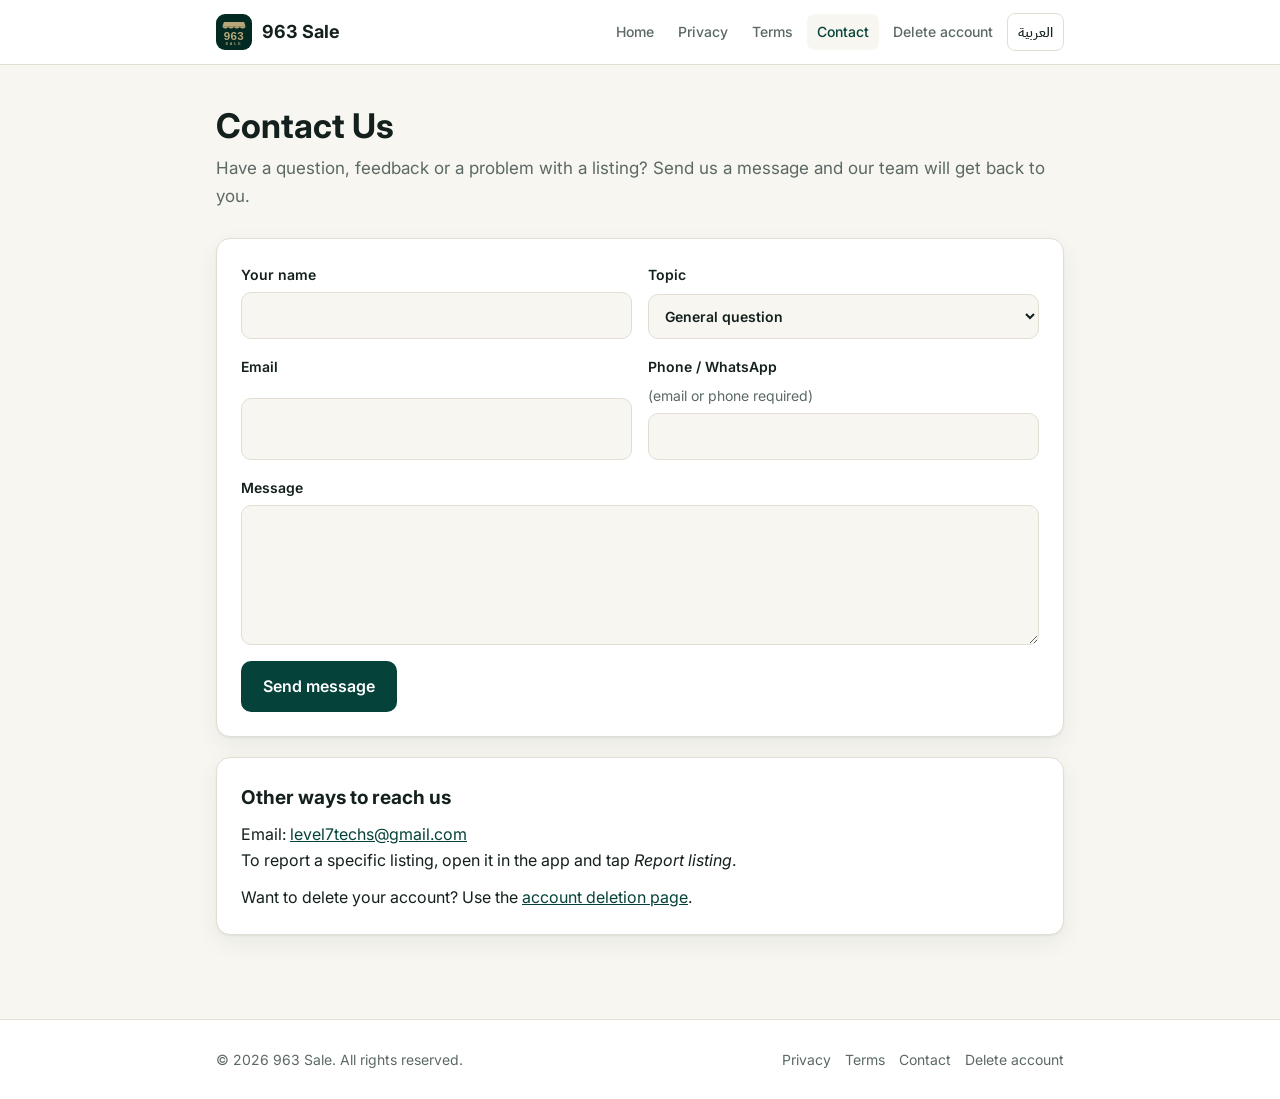
==== contact.html @ c28d681b "963 Sale website: EN/AR home, privacy policy, terms, contact, account deletion Co-Authored-By: Claud" ====
<!doctype html>
<html lang="en" dir="ltr">
<head>
<meta charset="utf-8">
<meta name="viewport" content="width=device-width, initial-scale=1">
<title>Contact Us — 963 Sale</title>
<meta name="description" content="963 Sale is a free marketplace to buy and sell new and used items across Syria.">
<meta name="theme-color" content="#054239">
<link rel="icon" type="image/svg+xml" href="assets/logo.svg">
<link rel="alternate" hreflang="en" href="contact.html">
<link rel="alternate" hreflang="ar" href="ar/contact.html">
<link rel="preconnect" href="https://fonts.googleapis.com">
<link rel="preconnect" href="https://fonts.gstatic.com" crossorigin>
<link href="https://fonts.googleapis.com/css2?family=IBM+Plex+Sans+Arabic:wght@400;500;600;700&family=Inter:wght@400;500;600;700&display=swap" rel="stylesheet">
<link rel="stylesheet" href="assets/style.css">
</head>
<body>
<header class="site-header">
  <div class="wrap">
    <a class="brand" href="./"><img src="assets/logo.svg" alt="" width="36" height="36"><bdi>963 Sale</bdi></a>
    <nav class="nav" aria-label="Main"><a href="./">Home</a><a href="privacy.html">Privacy</a><a href="terms.html">Terms</a><a href="contact.html" aria-current="page">Contact</a><a href="delete-account.html">Delete account</a><a class="lang" href="ar/contact.html" hreflang="ar" lang="ar">العربية</a></nav>
  </div>
</header>
<main><div class="wrap">
<h1 class="page-title">Contact Us</h1>
<p class="lead">Have a question, feedback or a problem with a listing? Send us a message and our team will get back to you.</p>
<div class="card">
<form id="contact-form" novalidate>
<div class="row">
<label>Your name<input name="name" required minlength="2" maxlength="80" autocomplete="name"></label>
<label>Topic<select name="topic"><option value="general">General question</option><option value="listing">A listing</option><option value="account">My account</option><option value="bug">Report a problem</option><option value="suggestion">Suggestion</option><option value="other">Other</option></select></label>
</div>
<div class="row">
<label>Email<input name="email" type="email" maxlength="120" autocomplete="email" dir="ltr"></label>
<label>Phone / WhatsApp <span class="hint">(email or phone required)</span><input name="phone" type="tel" maxlength="30" autocomplete="tel" dir="ltr"></label>
</div>
<label>Message<textarea name="message" required minlength="10" maxlength="1900"></textarea></label>
<label class="hp" aria-hidden="true">Website<input name="website" tabindex="-1" autocomplete="off"></label>
<button type="submit">Send message</button>
<div class="status" aria-live="polite"></div>
</form>
</div>
<div class="card">
<h2>Other ways to reach us</h2>
<p>Email: <a href="mailto:level7techs@gmail.com" dir="ltr">level7techs@gmail.com</a><br>To report a specific listing, open it in the app and tap <em>Report listing</em>.</p>
<p>Want to delete your account? Use the <a href="delete-account.html">account deletion page</a>.</p>
</div>
</div></main>
<footer class="site-footer">
  <div class="wrap">
    <span>© 2026 963 Sale. All rights reserved.</span>
    <nav><a href="privacy.html">Privacy</a><a href="terms.html">Terms</a><a href="contact.html">Contact</a><a href="delete-account.html">Delete account</a></nav>
  </div>
</footer>
<script src="assets/forms.js" defer></script>
</body>
</html>
---- assets/style.css ----
/* 963 Sale website — Forest & Golden Wheat palette (matches the app). */
:root {
  --forest-900: #002623;
  --forest-700: #054239;
  --forest-500: #428177;
  --wheat-100: #edebe0;
  --wheat-500: #b9a779;
  --wheat-700: #988561;

  --bg: #f7f6f0;
  --surface: #ffffff;
  --text: #13201e;
  --muted: #5b6965;
  --border: #e2dfd2;
  --primary: var(--forest-700);
  --on-primary: #ffffff;
  --accent: var(--wheat-700);
  --danger: #b3261e;
  --danger-bg: #fbeceb;
  --ok: #1e6b4f;
  --ok-bg: #e5f3ec;
  --radius: 14px;
  --shadow: 0 1px 2px rgba(0, 38, 35, .06), 0 8px 24px rgba(0, 38, 35, .06);
  color-scheme: light;
}

@media (prefers-color-scheme: dark) {
  :root {
    --bg: #0b1715;
    --surface: #12211f;
    --text: #e9ece8;
    --muted: #9aaba6;
    --border: #22332f;
    --primary: #6fb3a7;
    --on-primary: #002623;
    --accent: var(--wheat-500);
    --danger: #f2b8b5;
    --danger-bg: #3a1a18;
    --ok: #9fd8bf;
    --ok-bg: #12302a;
    --shadow: none;
    color-scheme: dark;
  }
}

* { box-sizing: border-box; }
html { -webkit-text-size-adjust: 100%; }
body {
  margin: 0;
  background: var(--bg);
  color: var(--text);
  font-family: "Inter", "IBM Plex Sans Arabic", system-ui, -apple-system, "Segoe UI", Roboto, sans-serif;
  line-height: 1.65;
  font-size: 16px;
}
html[lang="ar"] body { font-family: "IBM Plex Sans Arabic", "Inter", system-ui, sans-serif; }

a { color: var(--primary); }
a:hover { text-decoration-thickness: 2px; }
img { max-width: 100%; display: block; }

.wrap { max-width: 880px; margin: 0 auto; padding: 0 16px; }

/* ── Header ── */
.site-header {
  background: var(--surface);
  border-bottom: 1px solid var(--border);
  position: sticky; top: 0; z-index: 10;
}
.site-header .wrap {
  display: flex; align-items: center; gap: 16px; min-height: 64px; flex-wrap: wrap;
}
.brand { display: flex; align-items: center; gap: 10px; text-decoration: none; color: var(--text); font-weight: 700; font-size: 18px; }
.brand img { width: 36px; height: 36px; border-radius: 9px; }
.nav { display: flex; gap: 4px; margin-inline-start: auto; flex-wrap: wrap; align-items: center; }
.nav a {
  text-decoration: none; color: var(--muted); padding: 6px 10px; border-radius: 8px; font-size: 14px; font-weight: 500;
}
.nav a:hover { background: var(--bg); color: var(--text); }
.nav a[aria-current="page"] { color: var(--primary); background: var(--bg); }
.nav .lang { border: 1px solid var(--border); color: var(--text); }

/* ── Hero ── */
.hero {
  background: linear-gradient(160deg, var(--forest-900), var(--forest-700) 60%, var(--forest-500));
  color: #fff; padding: 64px 0 72px;
}
.hero .wrap { display: flex; gap: 32px; align-items: center; flex-wrap: wrap; }
.hero img { width: 120px; height: 120px; border-radius: 28px; box-shadow: 0 12px 32px rgba(0,0,0,.3); }
.hero h1 { font-size: clamp(30px, 6vw, 44px); line-height: 1.2; margin: 0 0 12px; }
.hero p { margin: 0; color: var(--wheat-100); font-size: 18px; max-width: 520px; }
.hero .tag { color: var(--wheat-500); font-weight: 600; letter-spacing: .02em; margin-bottom: 8px; }

/* ── Content ── */
main { padding: 40px 0 64px; }
.page-title { font-size: clamp(26px, 5vw, 34px); line-height: 1.25; margin: 0 0 6px; }
.updated { color: var(--muted); font-size: 14px; margin: 0 0 28px; }
.lead { font-size: 17px; color: var(--muted); margin: 0 0 28px; }

.card {
  background: var(--surface); border: 1px solid var(--border); border-radius: var(--radius);
  padding: 24px; box-shadow: var(--shadow); margin-bottom: 20px;
}
.card h2 { font-size: 19px; margin: 0 0 8px; }
.card h3 { font-size: 16px; margin: 18px 0 6px; }
.card p, .card ul, .card ol { margin: 0 0 10px; }
.card ul, .card ol { padding-inline-start: 22px; }
.card li { margin-bottom: 4px; }
.card > :last-child { margin-bottom: 0; }

.legal section { padding: 20px 0; border-top: 1px solid var(--border); }
.legal section:first-of-type { border-top: 0; padding-top: 0; }
.legal h2 { font-size: 19px; margin: 0 0 8px; }
.legal p, .legal ul { margin: 0 0 10px; }
.legal ul { padding-inline-start: 22px; }

.grid { display: grid; grid-template-columns: repeat(auto-fit, minmax(230px, 1fr)); gap: 16px; }
.feature { padding: 20px; }
.feature .icon {
  width: 40px; height: 40px; border-radius: 10px; display: grid; place-items: center;
  background: var(--wheat-100); color: var(--forest-700); font-size: 20px; margin-bottom: 10px;
}
@media (prefers-color-scheme: dark) { .feature .icon { background: #1f3530; color: var(--wheat-500); } }
.feature h3 { margin: 0 0 4px; font-size: 16px; }
.feature p { margin: 0; color: var(--muted); font-size: 15px; }

.section-title { font-size: 22px; margin: 40px 0 16px; }
.links-list { display: grid; gap: 10px; grid-template-columns: repeat(auto-fit, minmax(200px, 1fr)); }
.links-list a {
  display: block; padding: 16px 18px; background: var(--surface); border: 1px solid var(--border);
  border-radius: 12px; text-decoration: none; color: var(--text); font-weight: 600;
}
.links-list a:hover { border-color: var(--primary); }
.links-list a span { display: block; color: var(--muted); font-weight: 400; font-size: 14px; }

.warning {
  background: var(--danger-bg); color: var(--danger); border-radius: 12px; padding: 14px 16px;
  font-weight: 500; margin-bottom: 16px;
}
.steps { counter-reset: s; list-style: none; padding: 0 !important; }
.steps li { counter-increment: s; position: relative; padding-inline-start: 40px; margin-bottom: 12px; }
.steps li::before {
  content: counter(s); position: absolute; inset-inline-start: 0; top: 0;
  width: 28px; height: 28px; border-radius: 50%; background: var(--primary); color: var(--on-primary);
  display: grid; place-items: center; font-weight: 700; font-size: 14px;
}

/* ── Forms ── */
form { display: grid; gap: 16px; }
.row { display: grid; gap: 16px; grid-template-columns: repeat(auto-fit, minmax(220px, 1fr)); }
label { display: grid; gap: 6px; font-weight: 600; font-size: 14px; }
label .hint { font-weight: 400; color: var(--muted); }
input, select, textarea {
  font: inherit; color: var(--text); background: var(--bg); border: 1px solid var(--border);
  border-radius: 10px; padding: 11px 12px; width: 100%;
}
input:focus, select:focus, textarea:focus { outline: 2px solid var(--primary); outline-offset: 1px; border-color: transparent; }
textarea { min-height: 140px; resize: vertical; }
.check { display: flex; gap: 10px; align-items: flex-start; font-weight: 500; }
.check input { width: 18px; height: 18px; margin-top: 3px; flex: none; }
.hp { position: absolute; left: -9999px; width: 1px; height: 1px; overflow: hidden; }
button {
  font: inherit; font-weight: 600; border: 0; border-radius: 10px; padding: 12px 22px; cursor: pointer;
  background: var(--primary); color: var(--on-primary); justify-self: start;
}
button.danger { background: var(--danger); color: #fff; }
@media (prefers-color-scheme: dark) { button.danger { color: #2a0d0b; } }
button:disabled { opacity: .55; cursor: not-allowed; }
.status { border-radius: 10px; padding: 12px 14px; display: none; }
.status.ok { display: block; background: var(--ok-bg); color: var(--ok); }
.status.err { display: block; background: var(--danger-bg); color: var(--danger); }

/* ── Footer ── */
.site-footer { border-top: 1px solid var(--border); background: var(--surface); padding: 28px 0; font-size: 14px; color: var(--muted); }
.site-footer .wrap { display: flex; gap: 16px; flex-wrap: wrap; justify-content: space-between; align-items: center; }
.site-footer nav { display: flex; gap: 14px; flex-wrap: wrap; }
.site-footer a { color: var(--muted); text-decoration: none; }
.site-footer a:hover { color: var(--primary); }

@media (max-width: 640px) {
  .site-header { position: static; }
  .site-header .wrap { padding-top: 10px; padding-bottom: 10px; }
  .nav { margin-inline-start: 0; width: 100%; }
  .hero { padding: 44px 0 52px; }
  .hero img { width: 88px; height: 88px; border-radius: 22px; }
  .card { padding: 18px; }
  button { width: 100%; }
}
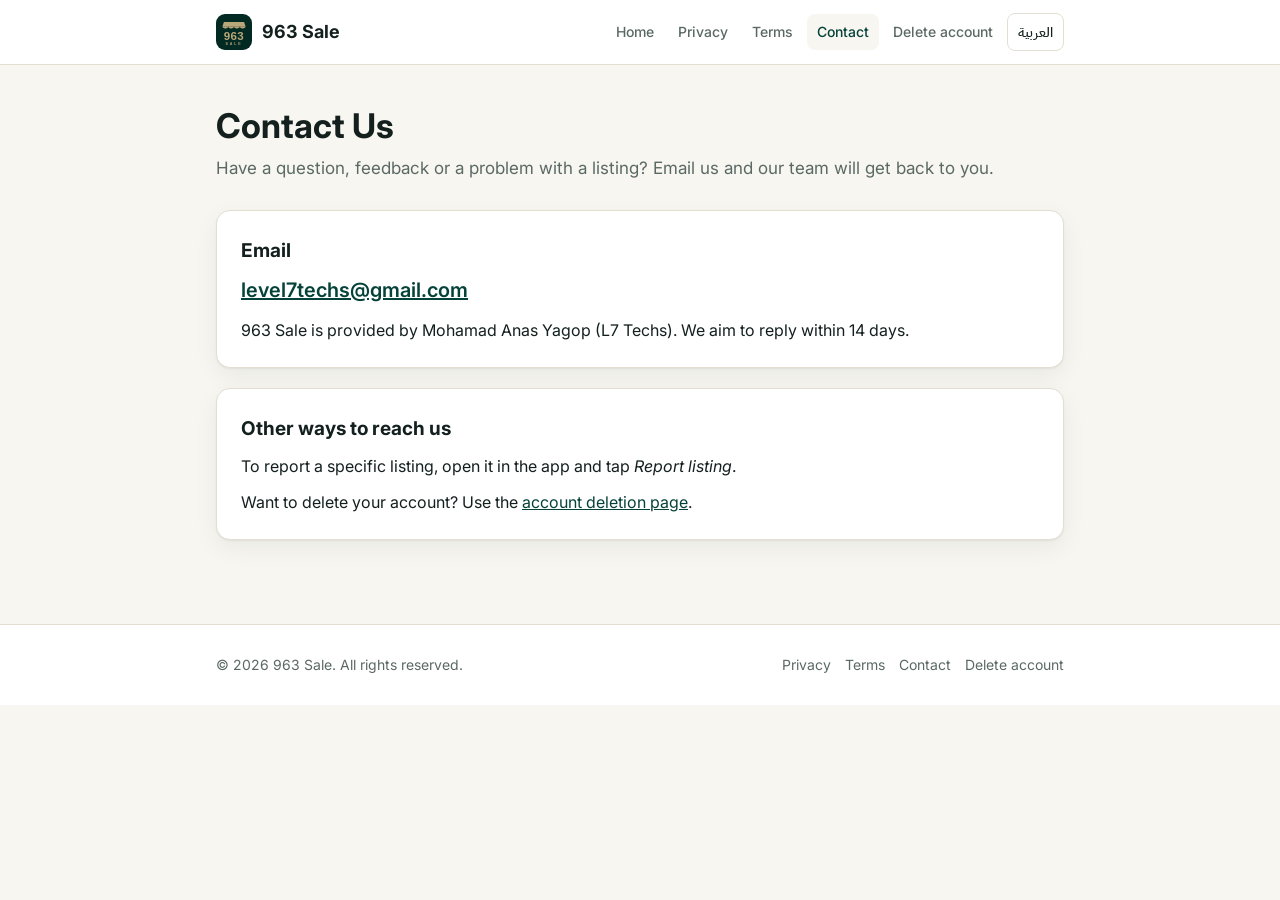
==== commit 0198b1f4: "Contact page: show the support email instead of a form Trader name in the Arabic Terms and Privacy i" ====
--- a/contact.html
+++ b/contact.html
@@ -23,26 +23,15 @@
 </header>
 <main><div class="wrap">
 <h1 class="page-title">Contact Us</h1>
-<p class="lead">Have a question, feedback or a problem with a listing? Send us a message and our team will get back to you.</p>
+<p class="lead">Have a question, feedback or a problem with a listing? Email us and our team will get back to you.</p>
 <div class="card">
-<form id="contact-form" novalidate>
-<div class="row">
-<label>Your name<input name="name" required minlength="2" maxlength="80" autocomplete="name"></label>
-<label>Topic<select name="topic"><option value="general">General question</option><option value="listing">A listing</option><option value="account">My account</option><option value="bug">Report a problem</option><option value="suggestion">Suggestion</option><option value="other">Other</option></select></label>
-</div>
-<div class="row">
-<label>Email<input name="email" type="email" maxlength="120" autocomplete="email" dir="ltr"></label>
-<label>Phone / WhatsApp <span class="hint">(email or phone required)</span><input name="phone" type="tel" maxlength="30" autocomplete="tel" dir="ltr"></label>
-</div>
-<label>Message<textarea name="message" required minlength="10" maxlength="1900"></textarea></label>
-<label class="hp" aria-hidden="true">Website<input name="website" tabindex="-1" autocomplete="off"></label>
-<button type="submit">Send message</button>
-<div class="status" aria-live="polite"></div>
-</form>
+<h2>Email</h2>
+<p><a class="email-link" href="mailto:level7techs@gmail.com" dir="ltr">level7techs@gmail.com</a></p>
+<p>963 Sale is provided by Mohamad Anas Yagop (L7 Techs). We aim to reply within 14 days.</p>
 </div>
 <div class="card">
 <h2>Other ways to reach us</h2>
-<p>Email: <a href="mailto:level7techs@gmail.com" dir="ltr">level7techs@gmail.com</a><br>To report a specific listing, open it in the app and tap <em>Report listing</em>.</p>
+<p>To report a specific listing, open it in the app and tap <em>Report listing</em>.</p>
 <p>Want to delete your account? Use the <a href="delete-account.html">account deletion page</a>.</p>
 </div>
 </div></main>
@@ -52,6 +41,5 @@
     <nav><a href="privacy.html">Privacy</a><a href="terms.html">Terms</a><a href="contact.html">Contact</a><a href="delete-account.html">Delete account</a></nav>
   </div>
 </footer>
-<script src="assets/forms.js" defer></script>
 </body>
 </html>
--- a/assets/style.css
+++ b/assets/style.css
@@ -170,6 +170,8 @@
 .status.ok { display: block; background: var(--ok-bg); color: var(--ok); }
 .status.err { display: block; background: var(--danger-bg); color: var(--danger); }
 
+.email-link { font-size: 20px; font-weight: 600; word-break: break-all; }
+
 /* ── Footer ── */
 .site-footer { border-top: 1px solid var(--border); background: var(--surface); padding: 28px 0; font-size: 14px; color: var(--muted); }
 .site-footer .wrap { display: flex; gap: 16px; flex-wrap: wrap; justify-content: space-between; align-items: center; }
